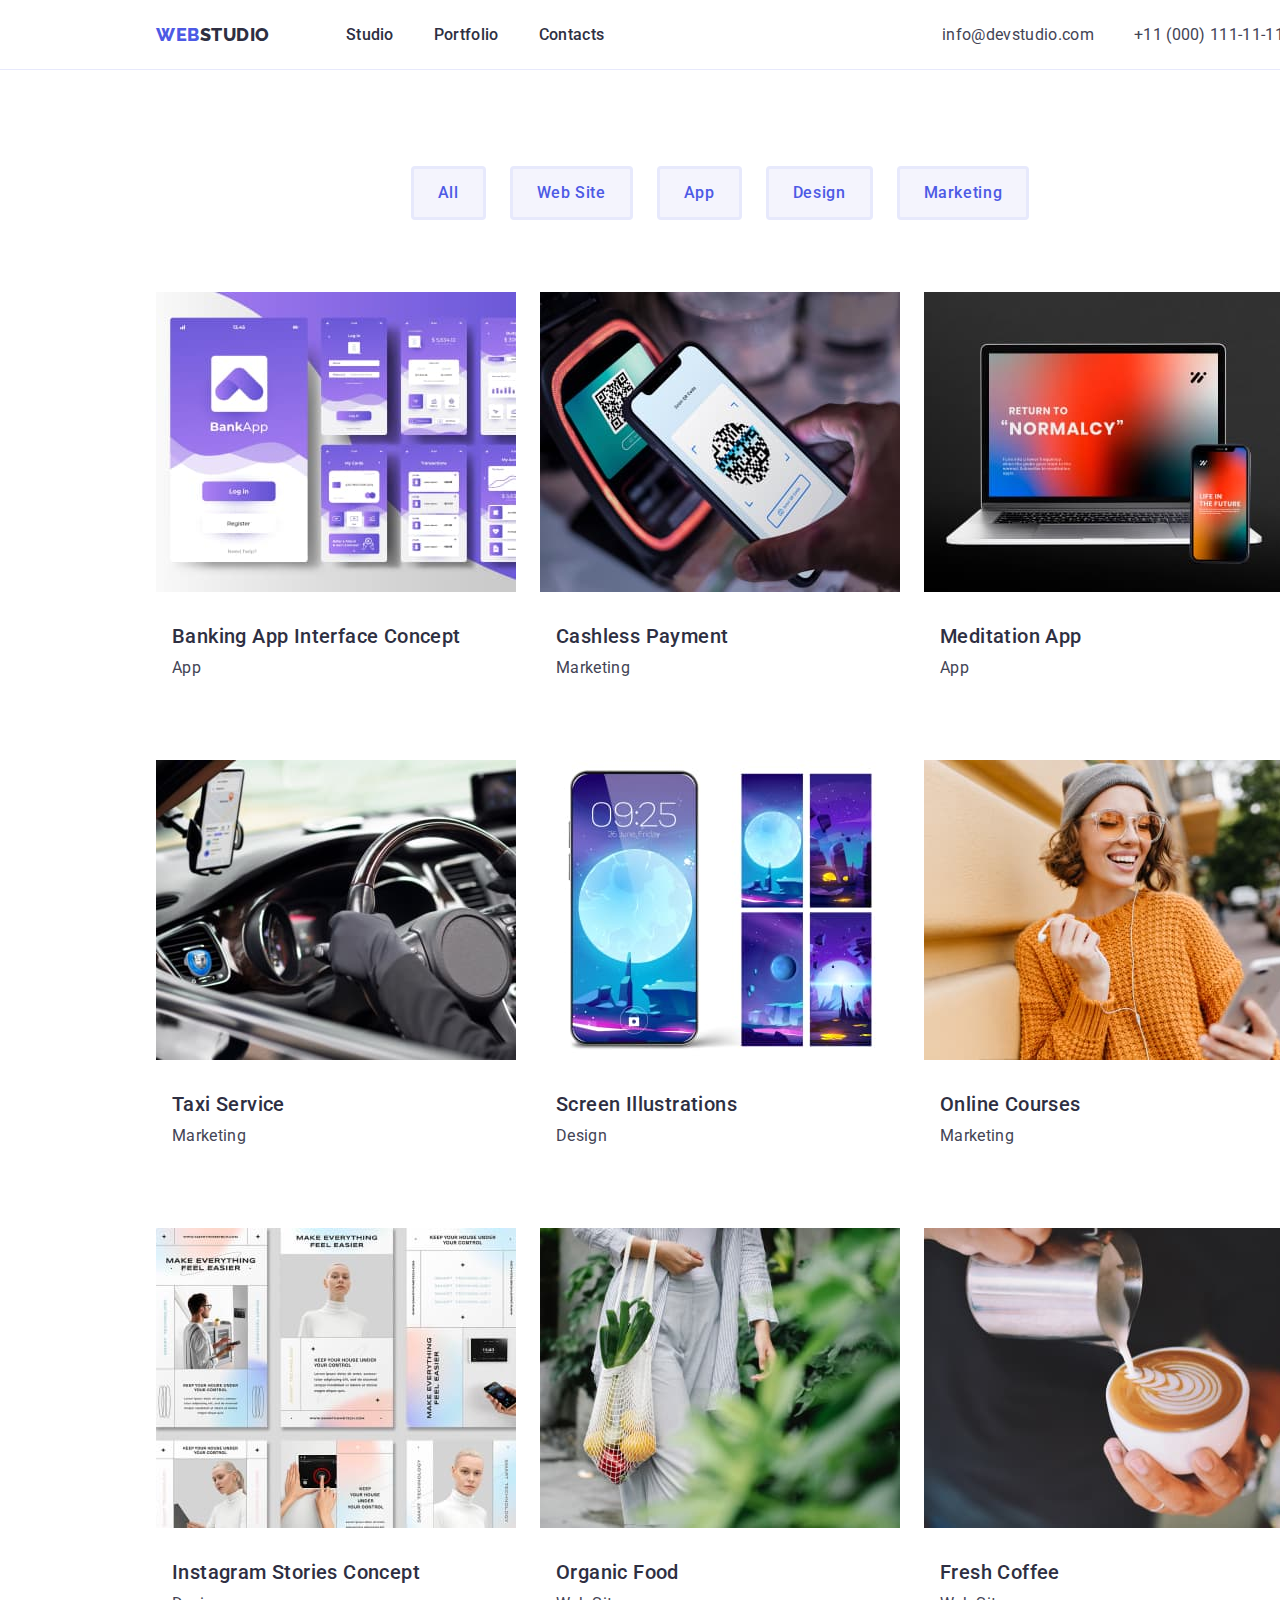
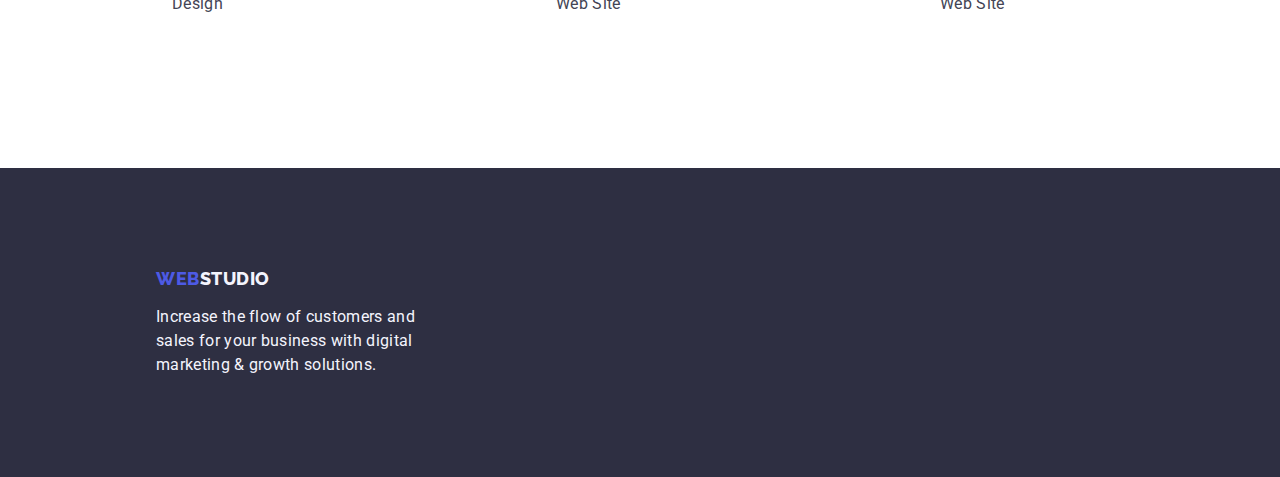
==== portfolio.html @ e11a63a6 "all section" ====
<!DOCTYPE html>
<html lang="en">
  <head>
    <meta charset="UTF-8" />
    <meta http-equiv="X-UA-Compatible" content="IE=edge" />
    <meta name="viewport" content="width=device-width, initial-scale=1.0" />
    <title>Document</title>
    <!-- modern-normolize -->
    <link
      rel="stylesheet"
      href="https://cdnjs.cloudflare.com/ajax/libs/modern-normalize/1.1.0/modern-normalize.min.css"
    />

    <link rel="preconnect" href="https://fonts.googleapis.com" />
    <link rel="preconnect" href="https://fonts.gstatic.com" crossorigin />
    <link
      href="https://fonts.googleapis.com/css2?family=Raleway:wght@800&family=Roboto:wght@400;500;700;900&display=swap"
      rel="stylesheet"
    />

    <link rel="stylesheet" href="./css/style.css" />
  </head>
  <body class="wrapper">
    <header class="header-box">
      <div class="container transform">
        <nav class="transform">
          <!-- logo -->
          <a href="./index.html" class="logo link link-header"
            >Web<span class="logo-header">Studio</span></a
          >

          <ul class="list transform">
            <li class="menu-link">
              <a href="./index.html" class="menu-item link">Studio</a>
            </li>
            <li class="menu-link">
              <a href="./portfolio.html" class="menu-item link">Portfolio</a>
            </li>
            <li class="menu-link">
              <a href="" class="menu-item link">Contacts</a>
            </li>
          </ul>
        </nav>
        <address class="adress">
          <ul class="list transform">
            <li class="adress-link">
              <a href="mailto:info@devstudio.com" class="adress-item link"
                >info@devstudio.com</a
              >
            </li>
            <li class="adress-link">
              <a href="tel:+110001111111" class="adress-item link"
                >+11 (000) 111-11-11</a
              >
            </li>
          </ul>
        </address>
      </div>
    </header>

    <main>
      <section class="section">
        <h1 hidden>our working</h1>
        <div class="container">
          <!-- filter -->
          <div class="filter-box">
            <ul class="list">
              <li class="filter-item">
                <button type="button" class="button filter-button">All</button>
              </li>
              <li class="filter-item">
                <button type="button" class="button filter-button">
                  Web Site
                </button>
              </li>
              <li class="filter-item">
                <button type="button" class="button filter-button">App</button>
              </li>
              <li class="filter-item">
                <button type="button" class="button filter-button">
                  Design
                </button>
              </li>
              <li class="filter-item">
                <button type="button" class="button filter-button">
                  Marketing
                </button>
              </li>
            </ul>
          </div>
          <!-- application -->
          <ul class="list transform">
            <li class="app-cards">
              <a href="" class="link"
                ><div class="card-box">
                  <img
                    src="./images/portfolio/banking-app.jpg"
                    alt="banking app"
                    width="360"
                    height="300"
                  />
                  <div class="card-content">
                    <h2 class="name-working">Banking App Interface Concept</h2>
                    <p class="category-working">App</p>
                  </div>
                </div></a
              >
            </li>
            <li class="app-cards">
              <a href="" class="link"
                ><div class="card-box">
                  <img
                    src="./images/portfolio/cashlessi-payment.jpg"
                    alt="cashlessi payment"
                    width="360"
                    height="300"
                  />
                  <div class="card-content">
                    <h2 class="name-working">Cashless Payment</h2>
                    <p class="category-working">Marketing</p>
                  </div>
                </div></a
              >
            </li>
            <li class="app-cards">
              <a href="" class="link"
                ><div class="card-box">
                  <img
                    src="./images/portfolio/meditation-app.jpg"
                    alt="meditation app"
                    width="360"
                    height="300"
                  />
                  <div class="card-content">
                    <h2 class="name-working">Meditation App</h2>
                    <p class="category-working">App</p>
                  </div>
                </div></a
              >
            </li>
            <li class="app-cards">
              <a href="" class="link"
                ><div class="card-box">
                  <img
                    src="./images/portfolio/taxi-service.jpg"
                    alt="taxi service"
                    width="360"
                    height="300"
                  />
                  <div class="card-content">
                    <h2 class="name-working">Taxi Service</h2>
                    <p class="category-working">Marketing</p>
                  </div>
                </div></a
              >
            </li>
            <li class="app-cards">
              <a href="" class="link"
                ><div class="card-box">
                  <img
                    src="./images/portfolio/screen-illustrations.jpg"
                    alt="screen illustrations"
                    width="360"
                    height="300"
                  />
                  <div class="card-content">
                    <h2 class="name-working">Screen Illustrations</h2>
                    <p class="category-working">Design</p>
                  </div>
                </div></a
              >
            </li>
            <li class="app-cards">
              <a href="" class="link"
                ><div class="card-box">
                  <img
                    src="./images/portfolio/online-courses.jpg"
                    alt="online courses"
                    width="360"
                    height="300"
                  />
                  <div class="card-content">
                    <h2 class="name-working">Online Courses</h2>
                    <p class="category-working">Marketing</p>
                  </div>
                </div></a
              >
            </li>
            <li class="app-cards">
              <a href="" class="link"
                ><div class="card-box">
                  <img
                    src="./images/portfolio/instagram-stories-concept.jpg"
                    alt="instagram stories concept"
                    width="360"
                    height="300"
                  />
                  <div class="card-content">
                    <h2 class="name-working">Instagram Stories Concept</h2>
                    <p class="category-working">Design</p>
                  </div>
                </div></a
              >
            </li>
            <li class="app-cards">
              <a href="" class="link"
                ><div class="card-box">
                  <img
                    src="./images/portfolio/organic-food.jpg"
                    alt="organic food"
                    width="360"
                    height="300"
                  />
                  <div class="card-content">
                    <h2 class="name-working">Organic Food</h2>
                    <p class="category-working">Web Site</p>
                  </div>
                </div></a
              >
            </li>
            <li class="app-cards">
              <a href="" class="link"
                ><div class="card-box">
                  <img
                    src="./images/portfolio/fresh-coffee.jpg"
                    alt="fresh coffee"
                    width="360"
                    height="300"
                  />
                  <div class="card-content">
                    <h2 class="name-working">Fresh Coffee</h2>
                    <p class="category-working">Web Site</p>
                  </div>
                </div></a
              >
            </li>
          </ul>
        </div>
      </section>
    </main>
    <!-- footer -->
    <footer class="footer">
      <div class="footer-box container">
        <a href="./index.html" class="logo link link-footer"
          >Web<span class="logo-footer">Studio</span></a
        >
        <p class="footer-desc">
          Increase the flow of customers and sales for your business with
          digital marketing & growth solutions.
        </p>
      </div>
    </footer>
  </body>
</html>
---- css/style.css ----
/* ----------- basic properties ---------------- */
:root {
  /* fon color */
  --primary-background-colour: #ffffff;
  --secondary-background-colour: #2e2f42;
  --section-background-colour: #f4f4fd;

  /* text color */
  --secondery-text-colour: #2e2f42;
  --white-text-colour: #ffffff;
  --footer-text-colour: #f4f4fd;

  /* button color */
  --button-colour: #4d5ae5;
  --accent-colour: #404bbf;

  --border-color: #e7e9fc;
}

body {
  font-family: 'Roboto', sans-serif;
  background-color: var(--primary-background-colour);
  color: #434455;
}

*,

  /* outline: 2px solid coral; */


/* ----------- components --------- */
h1,
h2,
h3,
p {
  margin: 0;
}
.list {
  list-style: none;
  padding: 0;
  margin: 0;
}
img {
  display: block;
}
.section {
  padding: 120px 0;
}

.button {
  cursor: pointer;
  border-radius: 4px;
}

.work-title,
.team-title {
  font-weight: 700;
  font-size: 36px;
  line-height: 1.11;
  letter-spacing: 0.02em;
  text-transform: capitalize;
  text-align: center;

  color: var(--secondery-text-colour);

  margin-bottom: 72px;
}

.worker-name,
.name-working {
  font-weight: 500;
  font-size: 20px;
  line-height: 1.2;
  letter-spacing: 0.02em;

  color: var(--secondery-text-colour);
}

.work-item:not(:last-child),
.adv-list-item:not(:last-child),
.worker:not(:last-child),
.filter-item:not(:last-child) {
  margin-right: 24px;
}

.post,
.category-working {
  font-size: 16px;
  line-height: 1.5;
  letter-spacing: 0.02em;
}

.container {
  margin: 0 auto;
  max-width: 1158px;
  padding: 0 15px;
}

.wrapper {
  width: 1440px;
}

.transform {
  display: flex;
  flex-wrap: wrap;

  align-items: center;
}

/* ----------- header ------------ */

.logo {
  font-family: 'Raleway', sans-serif;
  font-weight: 800;
  font-size: 18px;
  line-height: 1.17;
  letter-spacing: 0.03em;
  text-transform: uppercase;

  color: var(--secondery-text-colour);

  color: var(--button-colour);
}

.link {
  text-decoration: none;
}
.link-header {
  padding: 24px 0;
}
.logo-header {
  color: var(--secondery-text-colour);
}

.menu-item {
  font-weight: 500;
  font-size: 16px;
  line-height: 1.5;

  letter-spacing: 0.02em;
  color: var(--secondery-text-colour);
}

.menu-item:hover,
.menu-item:focus {
  color: var(--accent-colour);
}
/* adress */
.adress {
  margin-left: auto;
}
.adress-link:nth-child(1) {
  margin-right: 40px;
}

.adress {
  font-style: normal;
}
.adress-item {
  font-weight: 400;
  font-size: 16px;
  line-height: 1.5;
  letter-spacing: 0.02em;

  color: inherit;
}

.adress-item:hover,
.adress-item:focus {
  color: var(--accent-colour);
}

/* frame */
.header-box {
  border-bottom: solid 1px var(--border-color);
}
/* ---------- hero -------------- */

.hero {
  background-color: var(--secondary-background-colour);

  padding: 188px 0;
}
.hero-box {
  text-align: center;
}

.hero-title {
  font-weight: 700;
  font-size: 56px;
  line-height: 1.07;
  letter-spacing: 0.02em;

  color: var(--white-text-colour);

  max-width: 496px;
  margin: 0 auto;
}

.hero-button:hover,
.hero-button:focus {
  background-color: var(--accent-colour);
}
.hero-button {
  font-family: 'Roboto', sans-serif;
  font-weight: 500;
  font-size: 16px;
  line-height: 1.5;
  letter-spacing: 0.04em;

  color: var(--white-text-colour);
  background-color: var(--button-colour);

  display: block;
  margin: 0 auto;
  margin-top: 48px;
  padding: 16px 32px;

  min-width: 169px;
  height: 56px;

  border: none;
}
/* ---------- advantages-------- */
.adv-title {
  font-weight: 500;
  font-size: 20px;
  line-height: 1.2;
  letter-spacing: 0.02em;

  color: var(--secondery-text-colour);

  margin-bottom: 8px;
}
.adv-description {
  font-size: 16px;
  line-height: 1.5;
  letter-spacing: 0.02em;
}

.adv > .list {
  display: flex;
}

.adv-list-item {
  flex-basis: calc((100% - 3 * 24px));
}

/* ----------- work -------------- */
.work {
  margin-top: -120px;
}
/* ---------- our team ----------- */
.team {
  background-color: var(--section-background-colour);
}
.list-worker {
  display: flex;
}

.worker-box {
  text-align: center;
  padding: 32px 16px;
}
.worker {
  background-color: var(--primary-background-colour);

  border-radius: 0 0 4px 4px;
}

.worker-name {
  margin-bottom: 8px;
}

/* --------- footer --------- */
.footer {
  background-color: var(--secondary-background-colour);
}
.footer-box {
  padding: 100px 0;
  padding-left: 15px;
}
.logo-footer {
  color: var(--footer-text-colour);
}
.footer-box > .logo {
  display: block;
  margin-bottom: 16px;
}
.footer-desc {
  font-size: 16px;
  line-height: 1.5;
  letter-spacing: 0.02em;

  color: var(--footer-text-colour);
  max-width: 264px;
}
.header-box .logo {
  margin-right: 76px;
}
.menu-link:not(:last-child) {
  margin-right: 40px;
}
.link-footer {
  display: inline-block;
}

/* =========== PORTFOLIO ============= */

/* ---------- filter -------------- */
.filter-button {
  font-family: 'Roboto', sans-serif;
  font-style: normal;
  font-weight: 500;
  font-size: 16px;
  line-height: 1.5;
  letter-spacing: 0.04em;

  color: var(--button-colour);
  background-color: var(--section-background-colour);

  border: solid var(--border-color);
}
.filter-button:hover,
.filter-button:focus {
  color: var(--white-text-colour);
  background-color: var(--accent-colour);
}
.filter-button {
  padding: 12px 24px;
}
.filter-box {
  display: flex;
  padding: 96px 0 72px 0;
  margin-top: -120px;

  justify-content: center;
}
.filter-box > .list {
  display: flex;
}

/* ----------- application ------------ */

.category-working {
  color: #434455;
}

.card-box {
  flex-basis: calc(100% / 3);
}
.app-cards:not(:nth-child(3n)) {
  margin-right: 24px;
}
.app-cards:not(:nth-last-child(-n + 3)) {
  margin-bottom: 48px;
}
.app-cards {
  width: 360px;
}
.card-content {
  padding-top: 32px;
  padding-bottom: 32px;
  padding-left: 16px;
  padding: 0 -1px;
}
.name-working {
  margin-bottom: 8px;
}
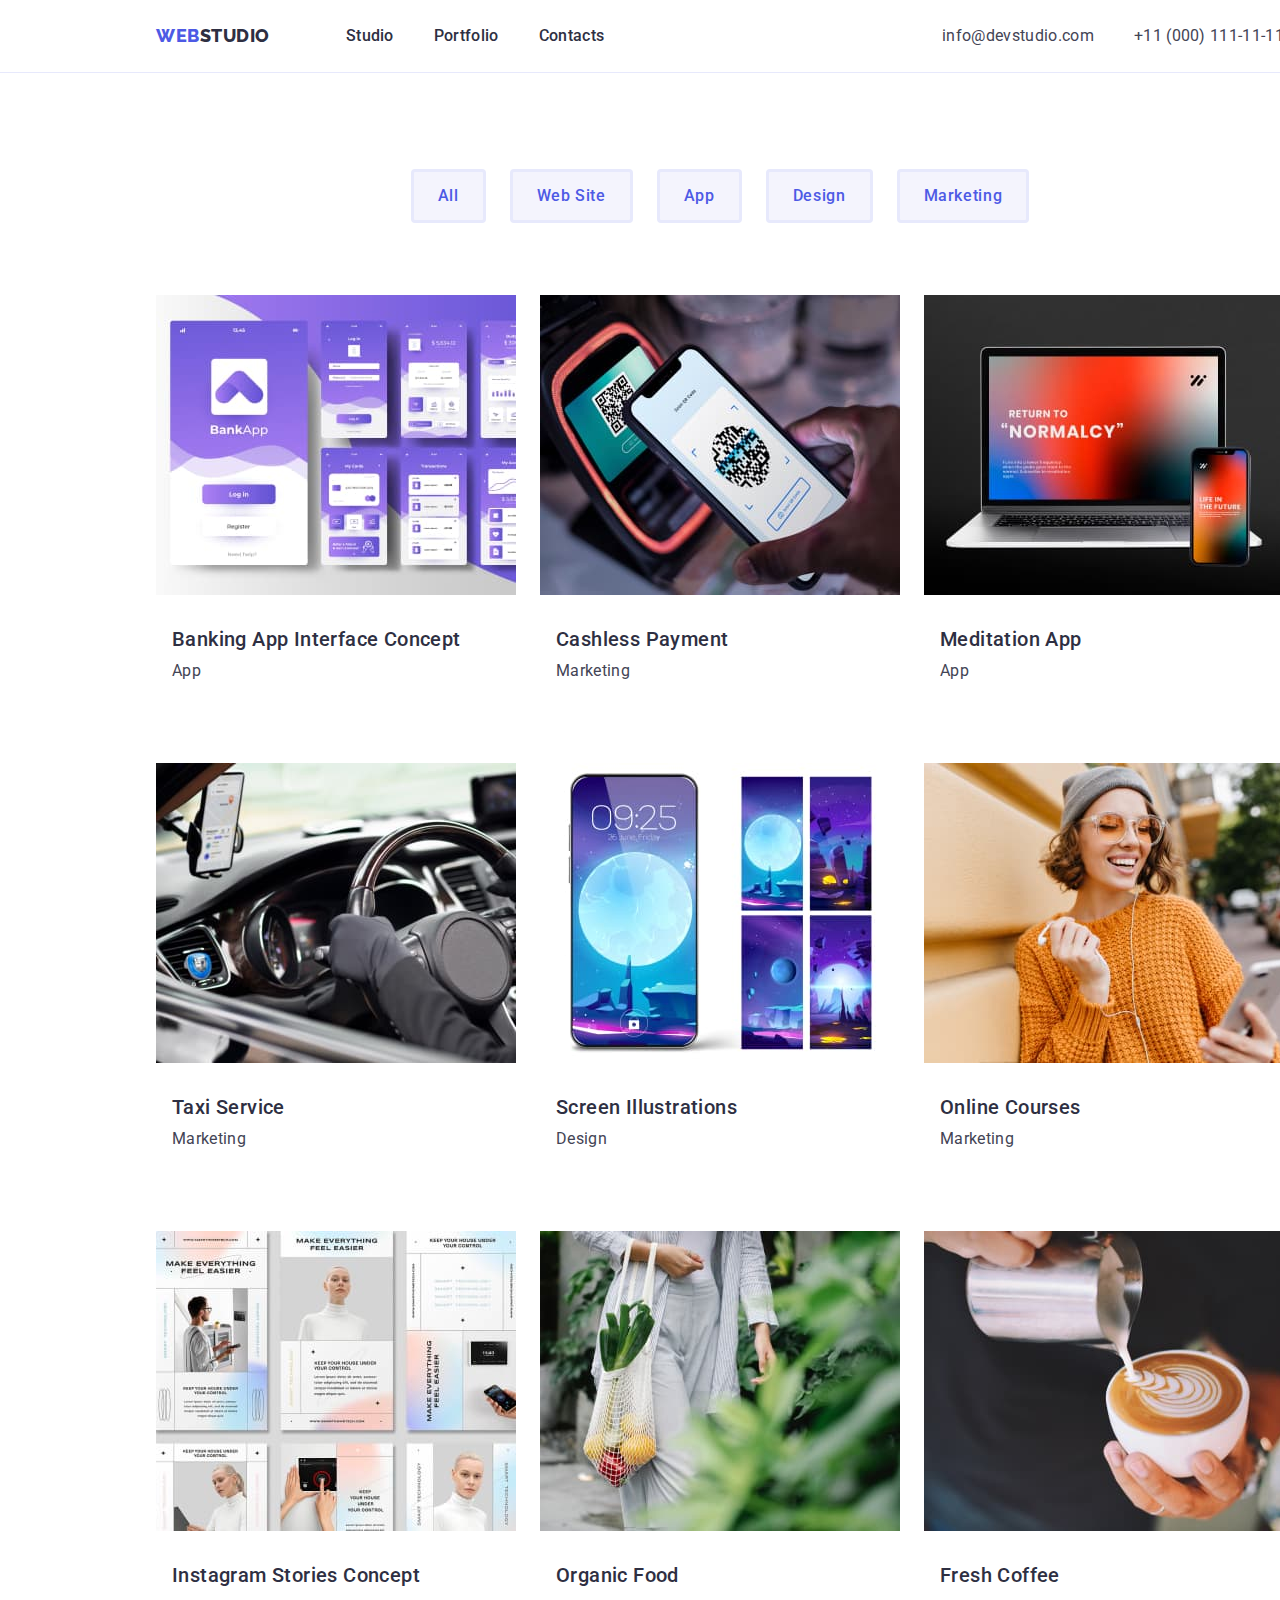
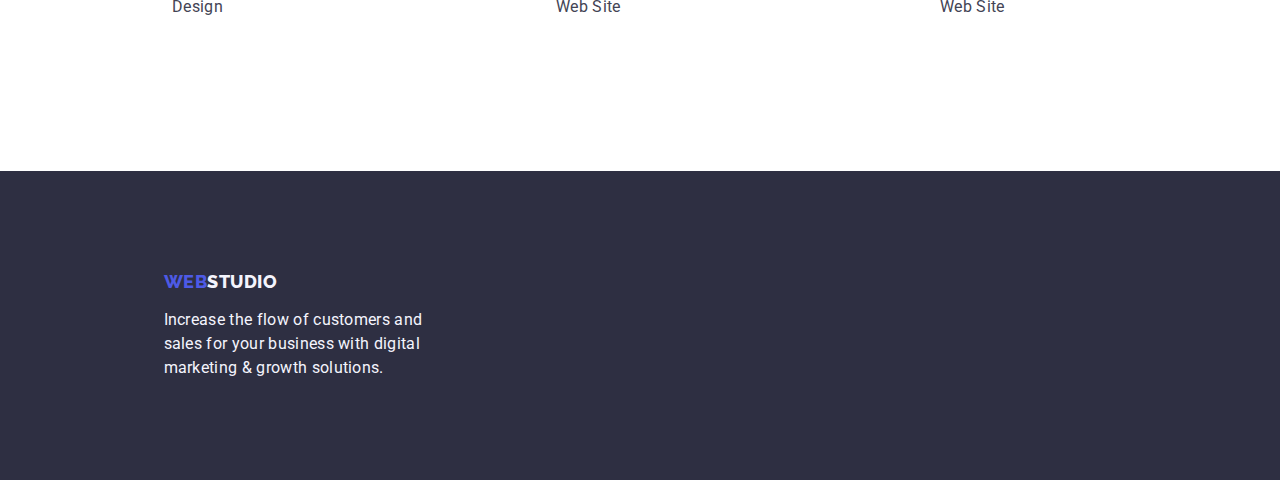
==== commit 1a31fee7: "revision index header footer" ====
--- a/portfolio.html
+++ b/portfolio.html
@@ -25,7 +25,7 @@
       <div class="container transform">
         <nav class="transform">
           <!-- logo -->
-          <a href="./index.html" class="logo link link-header"
+          <a href="./index.html" class="logo link"
             >Web<span class="logo-header">Studio</span></a
           >
 
@@ -59,7 +59,7 @@
     </header>
 
     <main>
-      <section class="section">
+      <section class="section-app">
         <h1 hidden>our working</h1>
         <div class="container">
           <!-- filter -->
@@ -241,7 +241,7 @@
     <!-- footer -->
     <footer class="footer">
       <div class="footer-box container">
-        <a href="./index.html" class="logo link link-footer"
+        <a href="./index.html" class="logo link"
           >Web<span class="logo-footer">Studio</span></a
         >
         <p class="footer-desc">
--- a/css/style.css
+++ b/css/style.css
@@ -125,9 +125,7 @@
 .link {
   text-decoration: none;
 }
-.link-header {
-  padding: 24px 0;
-}
+
 .logo-header {
   color: var(--secondery-text-colour);
 }
@@ -172,6 +170,7 @@
 
 /* frame */
 .header-box {
+  padding: 24px 0;
   border-bottom: solid 1px var(--border-color);
 }
 /* ---------- hero -------------- */
@@ -247,8 +246,8 @@
 }
 
 /* ----------- work -------------- */
-.work {
-  margin-top: -120px;
+.work-section {
+  padding: 0 0 120px 0;
 }
 /* ---------- our team ----------- */
 .team {
@@ -275,16 +274,15 @@
 /* --------- footer --------- */
 .footer {
   background-color: var(--secondary-background-colour);
-}
-.footer-box {
   padding: 100px 0;
   padding-left: 15px;
 }
+
 .logo-footer {
   color: var(--footer-text-colour);
 }
 .footer-box > .logo {
-  display: block;
+  display: inline-block;
   margin-bottom: 16px;
 }
 .footer-desc {
@@ -301,11 +299,12 @@
 .menu-link:not(:last-child) {
   margin-right: 40px;
 }
-.link-footer {
-  display: inline-block;
-}
 
 /* =========== PORTFOLIO ============= */
+.section-app {
+  padding-bottom: 120px;
+  padding-top: 96px;
+}
 
 /* ---------- filter -------------- */
 .filter-button {
@@ -331,10 +330,8 @@
 }
 .filter-box {
   display: flex;
-  padding: 96px 0 72px 0;
-  margin-top: -120px;
-
   justify-content: center;
+  margin-bottom: 72px;
 }
 .filter-box > .list {
   display: flex;
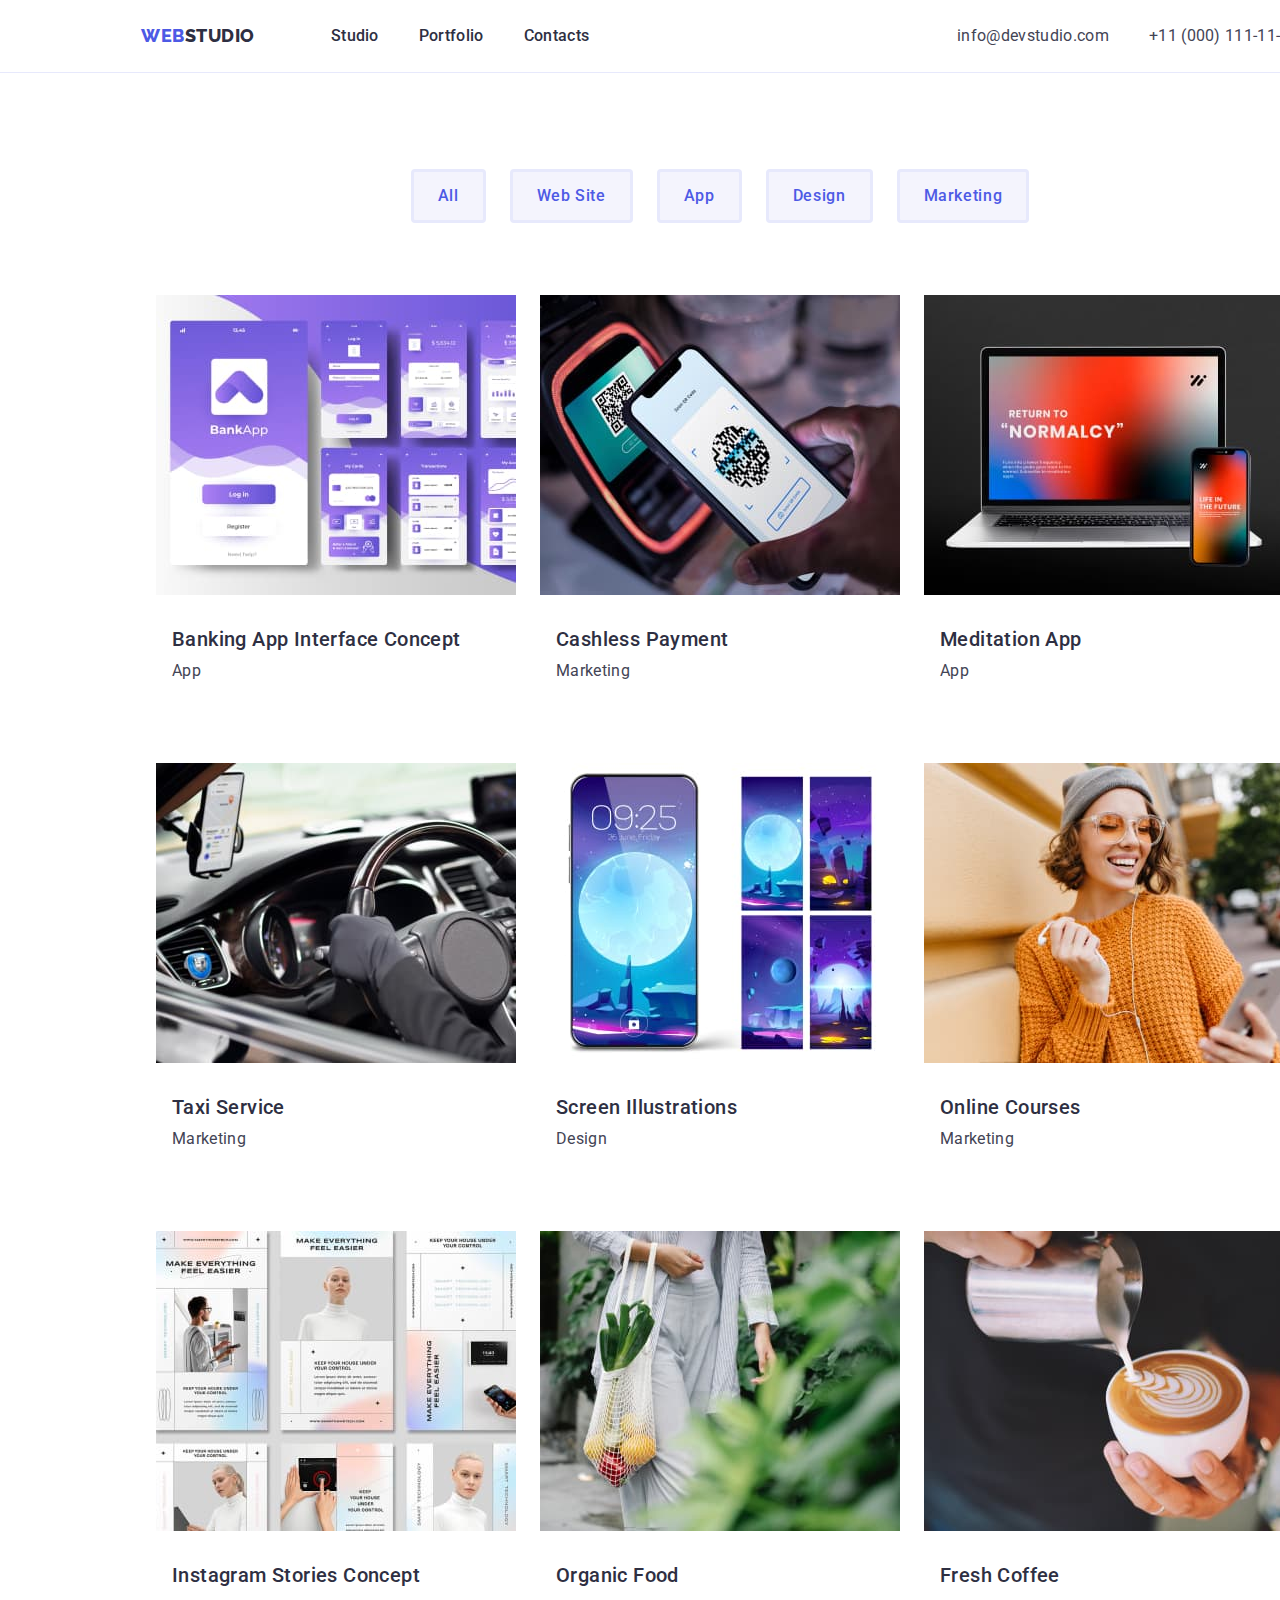
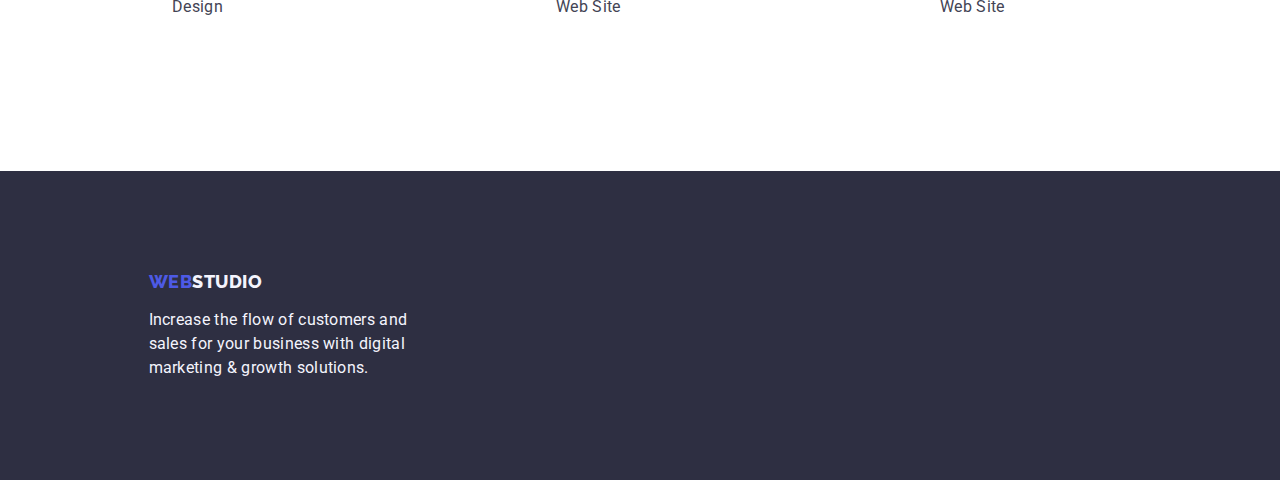
==== commit 20534aaf: "header footer" ====
--- a/portfolio.html
+++ b/portfolio.html
@@ -21,8 +21,8 @@
     <link rel="stylesheet" href="./css/style.css" />
   </head>
   <body class="wrapper">
-    <header class="header-box">
-      <div class="container transform">
+    <header class="header">
+      <div class="container transform header-box">
         <nav class="transform">
           <!-- logo -->
           <a href="./index.html" class="logo link"
@@ -61,8 +61,8 @@
     <main>
       <section class="section-app">
         <h1 hidden>our working</h1>
+        <!-- filter -->
         <div class="container">
-          <!-- filter -->
           <div class="filter-box">
             <ul class="list">
               <li class="filter-item">
--- a/css/style.css
+++ b/css/style.css
@@ -108,6 +108,16 @@
 }
 
 /* ----------- header ------------ */
+.header-box {
+  padding: 24px 0;
+}
+
+.header .logo {
+  margin-right: 76px;
+}
+.menu-link:not(:last-child) {
+  margin-right: 40px;
+}
 
 .logo {
   font-family: 'Raleway', sans-serif;
@@ -169,8 +179,7 @@
 }
 
 /* frame */
-.header-box {
-  padding: 24px 0;
+.header {
   border-bottom: solid 1px var(--border-color);
 }
 /* ---------- hero -------------- */
@@ -274,7 +283,7 @@
 /* --------- footer --------- */
 .footer {
   background-color: var(--secondary-background-colour);
-  padding: 100px 0;
+
   padding-left: 15px;
 }
 
@@ -285,6 +294,10 @@
   display: inline-block;
   margin-bottom: 16px;
 }
+
+.footer-box {
+  padding: 100px 0;
+}
 .footer-desc {
   font-size: 16px;
   line-height: 1.5;
@@ -292,12 +305,6 @@
 
   color: var(--footer-text-colour);
   max-width: 264px;
-}
-.header-box .logo {
-  margin-right: 76px;
-}
-.menu-link:not(:last-child) {
-  margin-right: 40px;
 }
 
 /* =========== PORTFOLIO ============= */
@@ -328,13 +335,11 @@
 .filter-button {
   padding: 12px 24px;
 }
-.filter-box {
+
+.filter-box > .list {
   display: flex;
   justify-content: center;
   margin-bottom: 72px;
-}
-.filter-box > .list {
-  display: flex;
 }
 
 /* ----------- application ------------ */
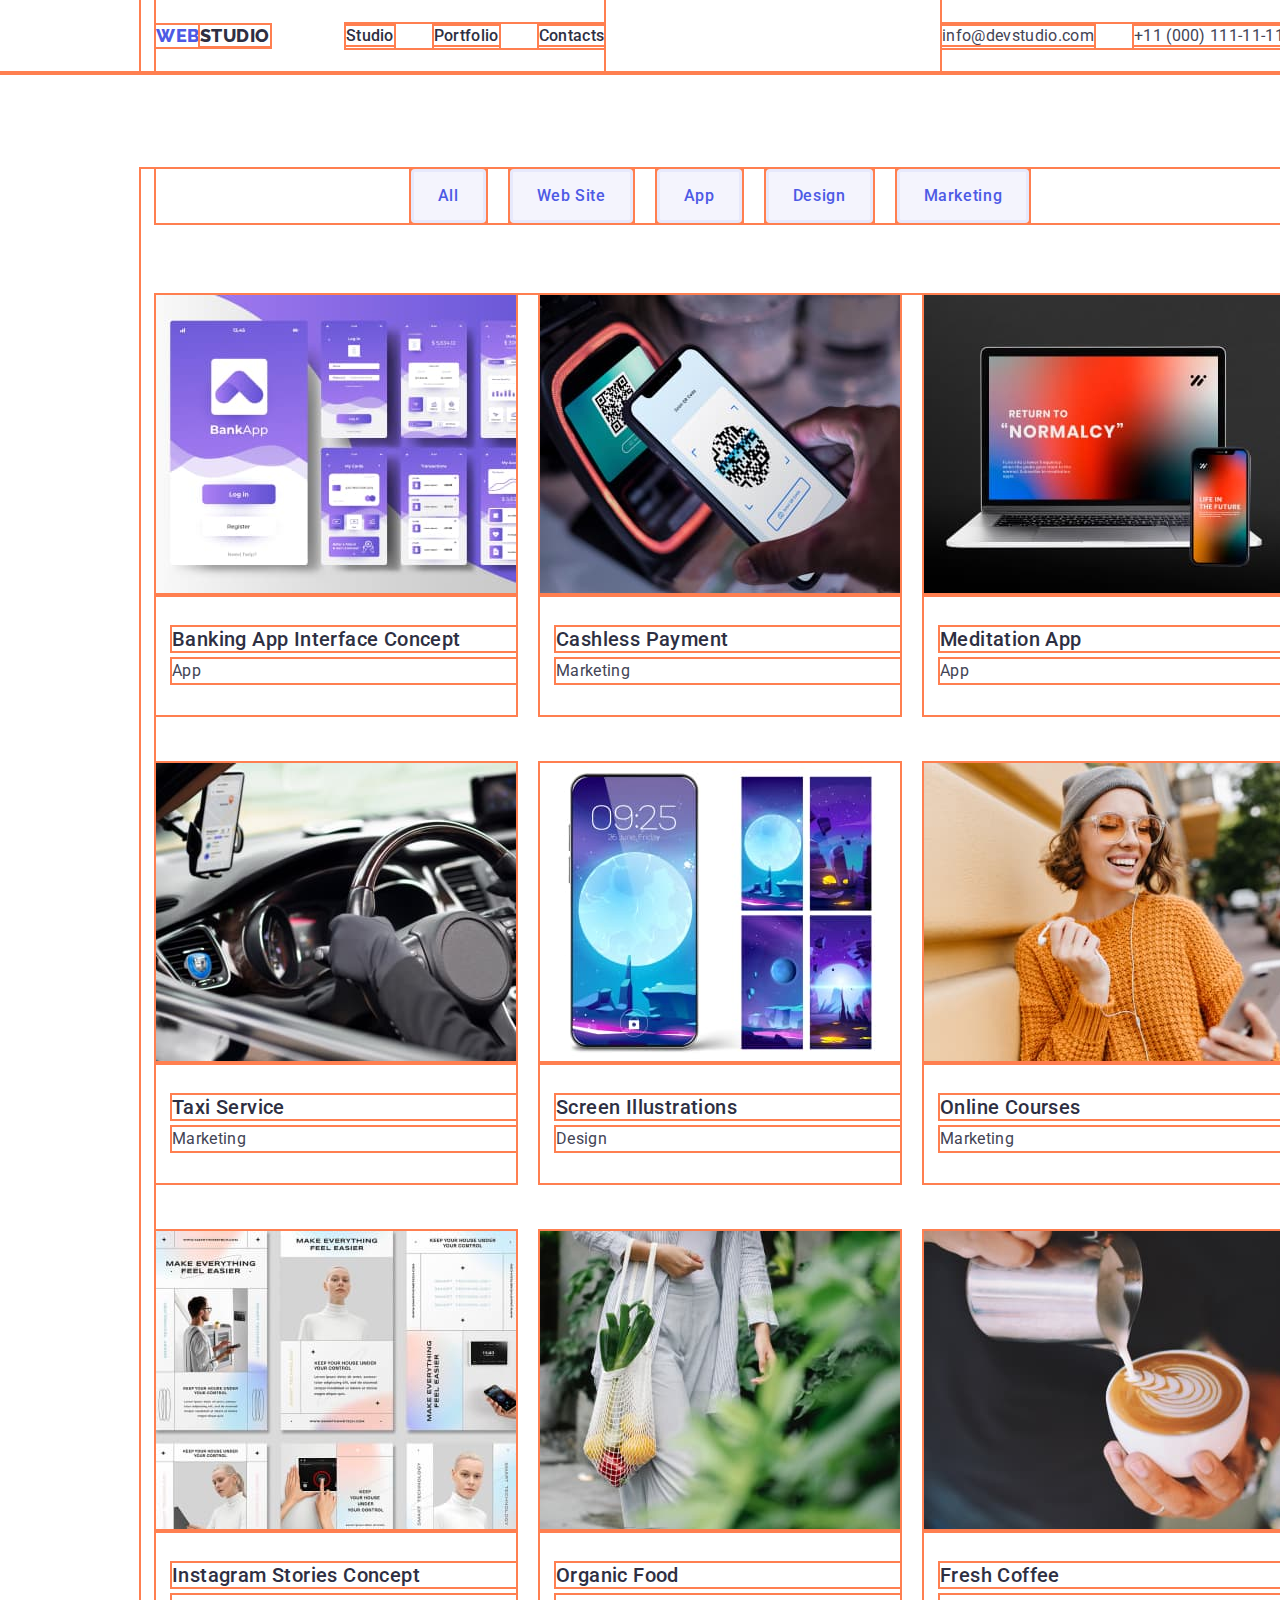
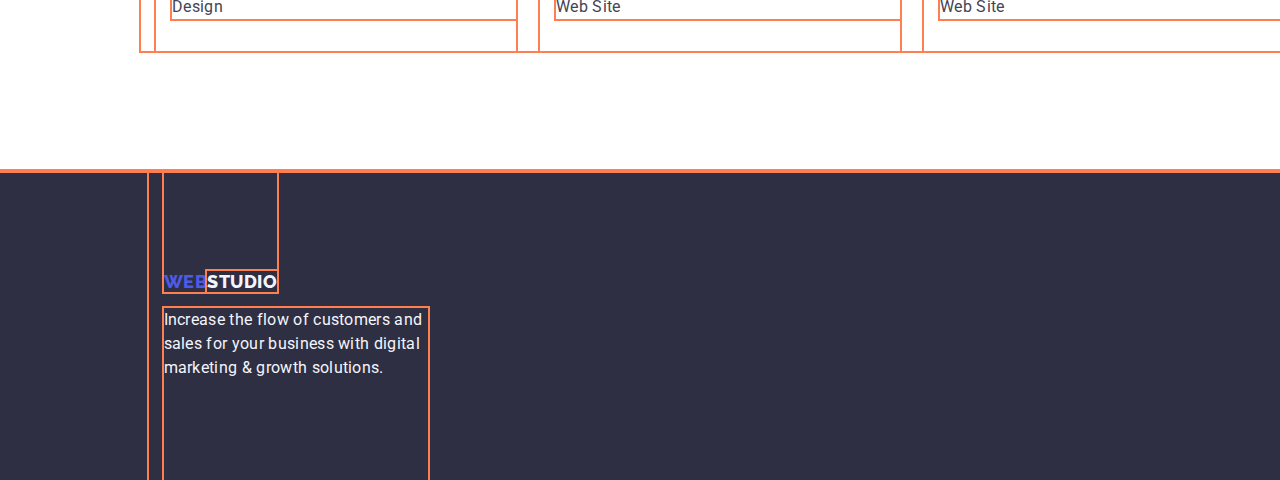
==== commit ef01af9a: "header footer" ====
--- a/portfolio.html
+++ b/portfolio.html
@@ -61,8 +61,8 @@
     <main>
       <section class="section-app">
         <h1 hidden>our working</h1>
-        <!-- filter -->
         <div class="container">
+          <!-- filter -->
           <div class="filter-box">
             <ul class="list">
               <li class="filter-item">
--- a/css/style.css
+++ b/css/style.css
@@ -23,10 +23,9 @@
   color: #434455;
 }
 
-*,
-
-  /* outline: 2px solid coral; */
-
+* {
+  outline: 2px solid coral;
+}
 
 /* ----------- components --------- */
 h1,
@@ -109,9 +108,12 @@
 
 /* ----------- header ------------ */
 .header-box {
+  padding: 0 15px;
+}
+nav.transform,
+.adress {
   padding: 24px 0;
 }
-
 .header .logo {
   margin-right: 76px;
 }
@@ -293,11 +295,9 @@
 .footer-box > .logo {
   display: inline-block;
   margin-bottom: 16px;
-}
-
-.footer-box {
-  padding: 100px 0;
-}
+  padding-top: 100px;
+}
+
 .footer-desc {
   font-size: 16px;
   line-height: 1.5;
@@ -305,6 +305,8 @@
 
   color: var(--footer-text-colour);
   max-width: 264px;
+
+  padding-bottom: 100px;
 }
 
 /* =========== PORTFOLIO ============= */
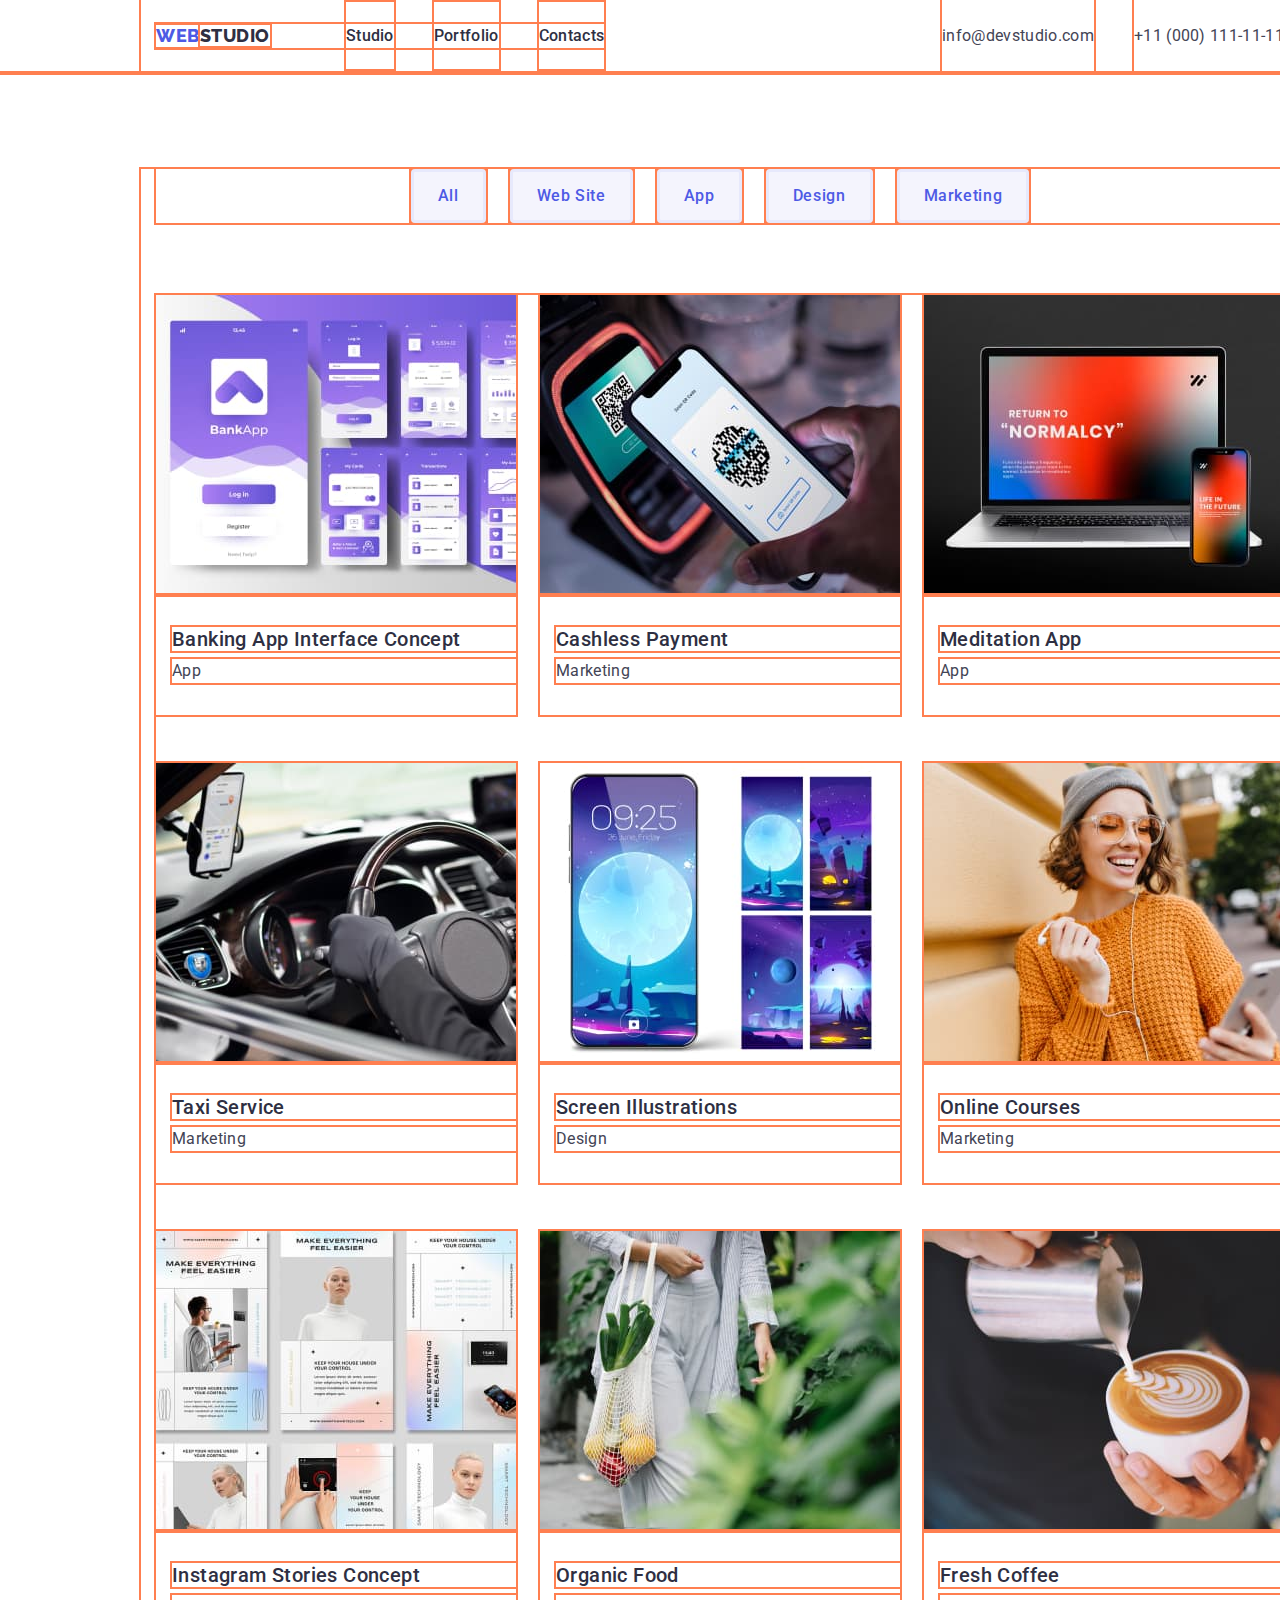
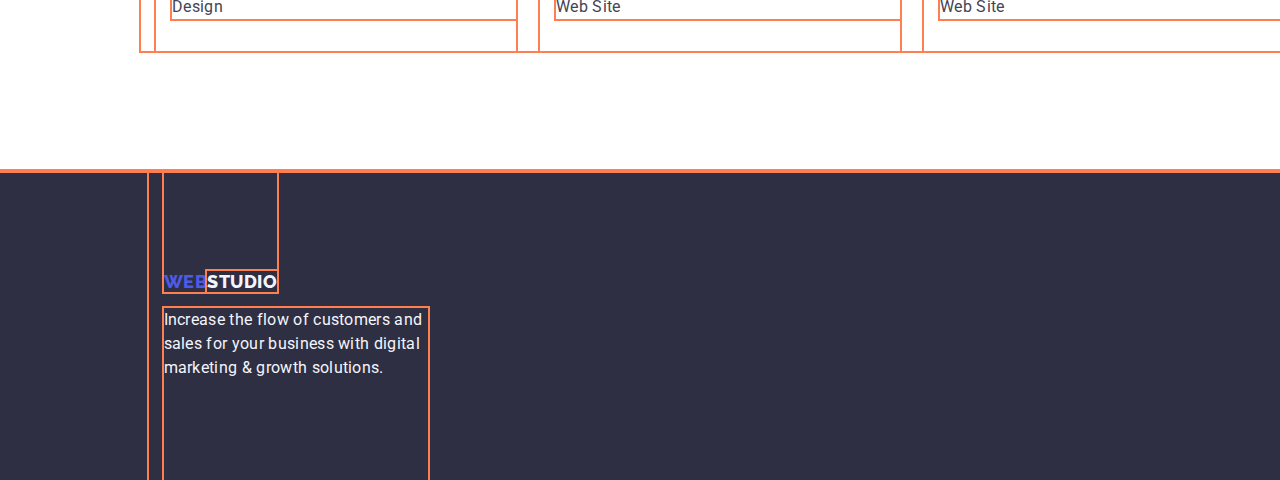
==== commit 3f58e2ae: "footer header" ====
--- a/portfolio.html
+++ b/portfolio.html
@@ -61,6 +61,7 @@
     <main>
       <section class="section-app">
         <h1 hidden>our working</h1>
+
         <div class="container">
           <!-- filter -->
           <div class="filter-box">
--- a/css/style.css
+++ b/css/style.css
@@ -110,8 +110,8 @@
 .header-box {
   padding: 0 15px;
 }
-nav.transform,
-.adress {
+.adress-item,
+.menu-item {
   padding: 24px 0;
 }
 .header .logo {
@@ -167,6 +167,7 @@
   font-style: normal;
 }
 .adress-item {
+  display: inline-block;
   font-weight: 400;
   font-size: 16px;
   line-height: 1.5;
@@ -288,14 +289,15 @@
 
   padding-left: 15px;
 }
-
+.footer .logo {
+  padding-top: 100px;
+}
 .logo-footer {
   color: var(--footer-text-colour);
 }
 .footer-box > .logo {
   display: inline-block;
   margin-bottom: 16px;
-  padding-top: 100px;
 }
 
 .footer-desc {
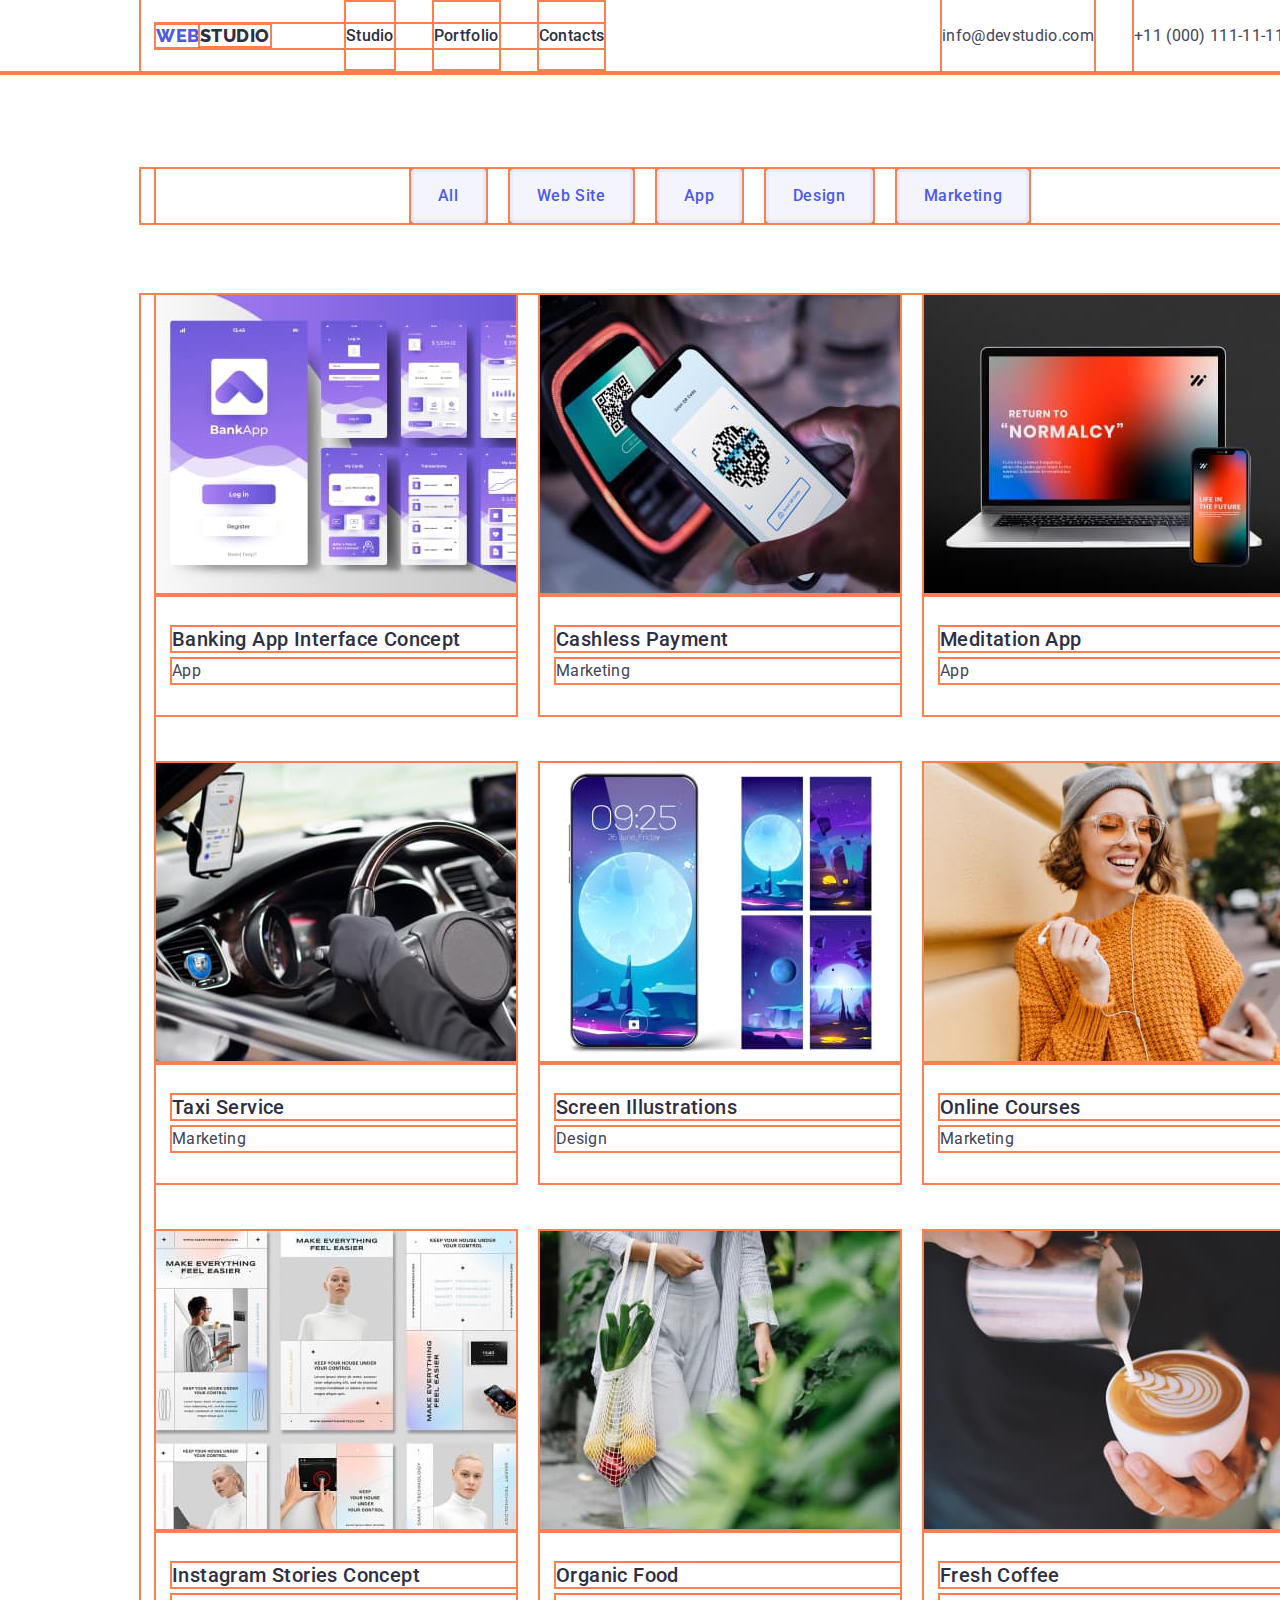
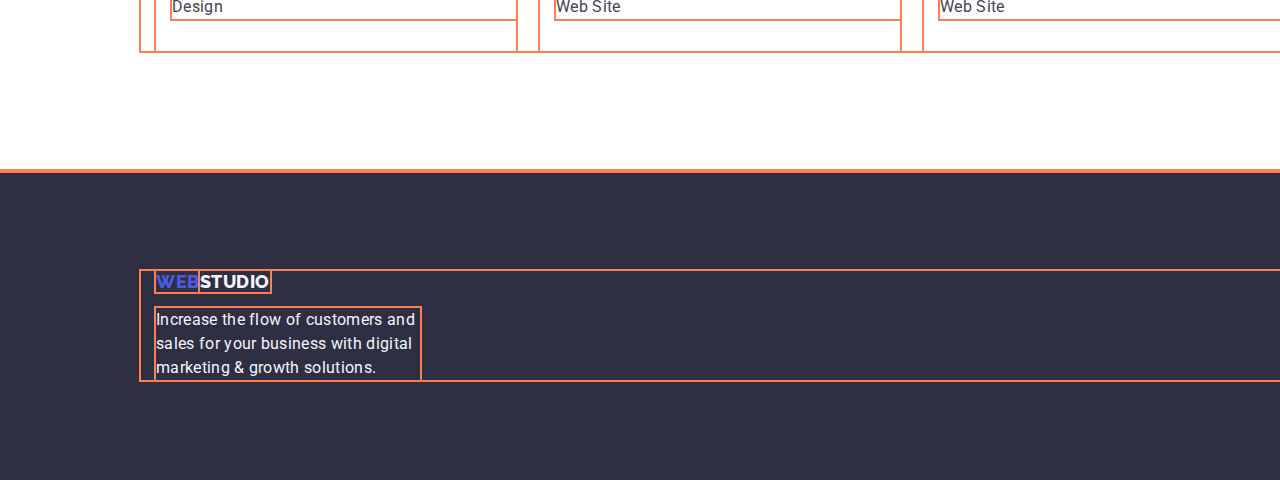
==== commit 307714aa: "revision portfolio" ====
--- a/portfolio.html
+++ b/portfolio.html
@@ -62,33 +62,31 @@
       <section class="section-app">
         <h1 hidden>our working</h1>
 
+        <!-- filter -->
+        <div class="filter-box container">
+          <ul class="list">
+            <li class="filter-item">
+              <button type="button" class="button filter-button">All</button>
+            </li>
+            <li class="filter-item">
+              <button type="button" class="button filter-button">
+                Web Site
+              </button>
+            </li>
+            <li class="filter-item">
+              <button type="button" class="button filter-button">App</button>
+            </li>
+            <li class="filter-item">
+              <button type="button" class="button filter-button">Design</button>
+            </li>
+            <li class="filter-item">
+              <button type="button" class="button filter-button">
+                Marketing
+              </button>
+            </li>
+          </ul>
+        </div>
         <div class="container">
-          <!-- filter -->
-          <div class="filter-box">
-            <ul class="list">
-              <li class="filter-item">
-                <button type="button" class="button filter-button">All</button>
-              </li>
-              <li class="filter-item">
-                <button type="button" class="button filter-button">
-                  Web Site
-                </button>
-              </li>
-              <li class="filter-item">
-                <button type="button" class="button filter-button">App</button>
-              </li>
-              <li class="filter-item">
-                <button type="button" class="button filter-button">
-                  Design
-                </button>
-              </li>
-              <li class="filter-item">
-                <button type="button" class="button filter-button">
-                  Marketing
-                </button>
-              </li>
-            </ul>
-          </div>
           <!-- application -->
           <ul class="list transform">
             <li class="app-cards">
--- a/css/style.css
+++ b/css/style.css
@@ -289,8 +289,8 @@
 
   padding-left: 15px;
 }
-.footer .logo {
-  padding-top: 100px;
+.footer {
+  padding: 100px 0;
 }
 .logo-footer {
   color: var(--footer-text-colour);
@@ -307,8 +307,6 @@
 
   color: var(--footer-text-colour);
   max-width: 264px;
-
-  padding-bottom: 100px;
 }
 
 /* =========== PORTFOLIO ============= */
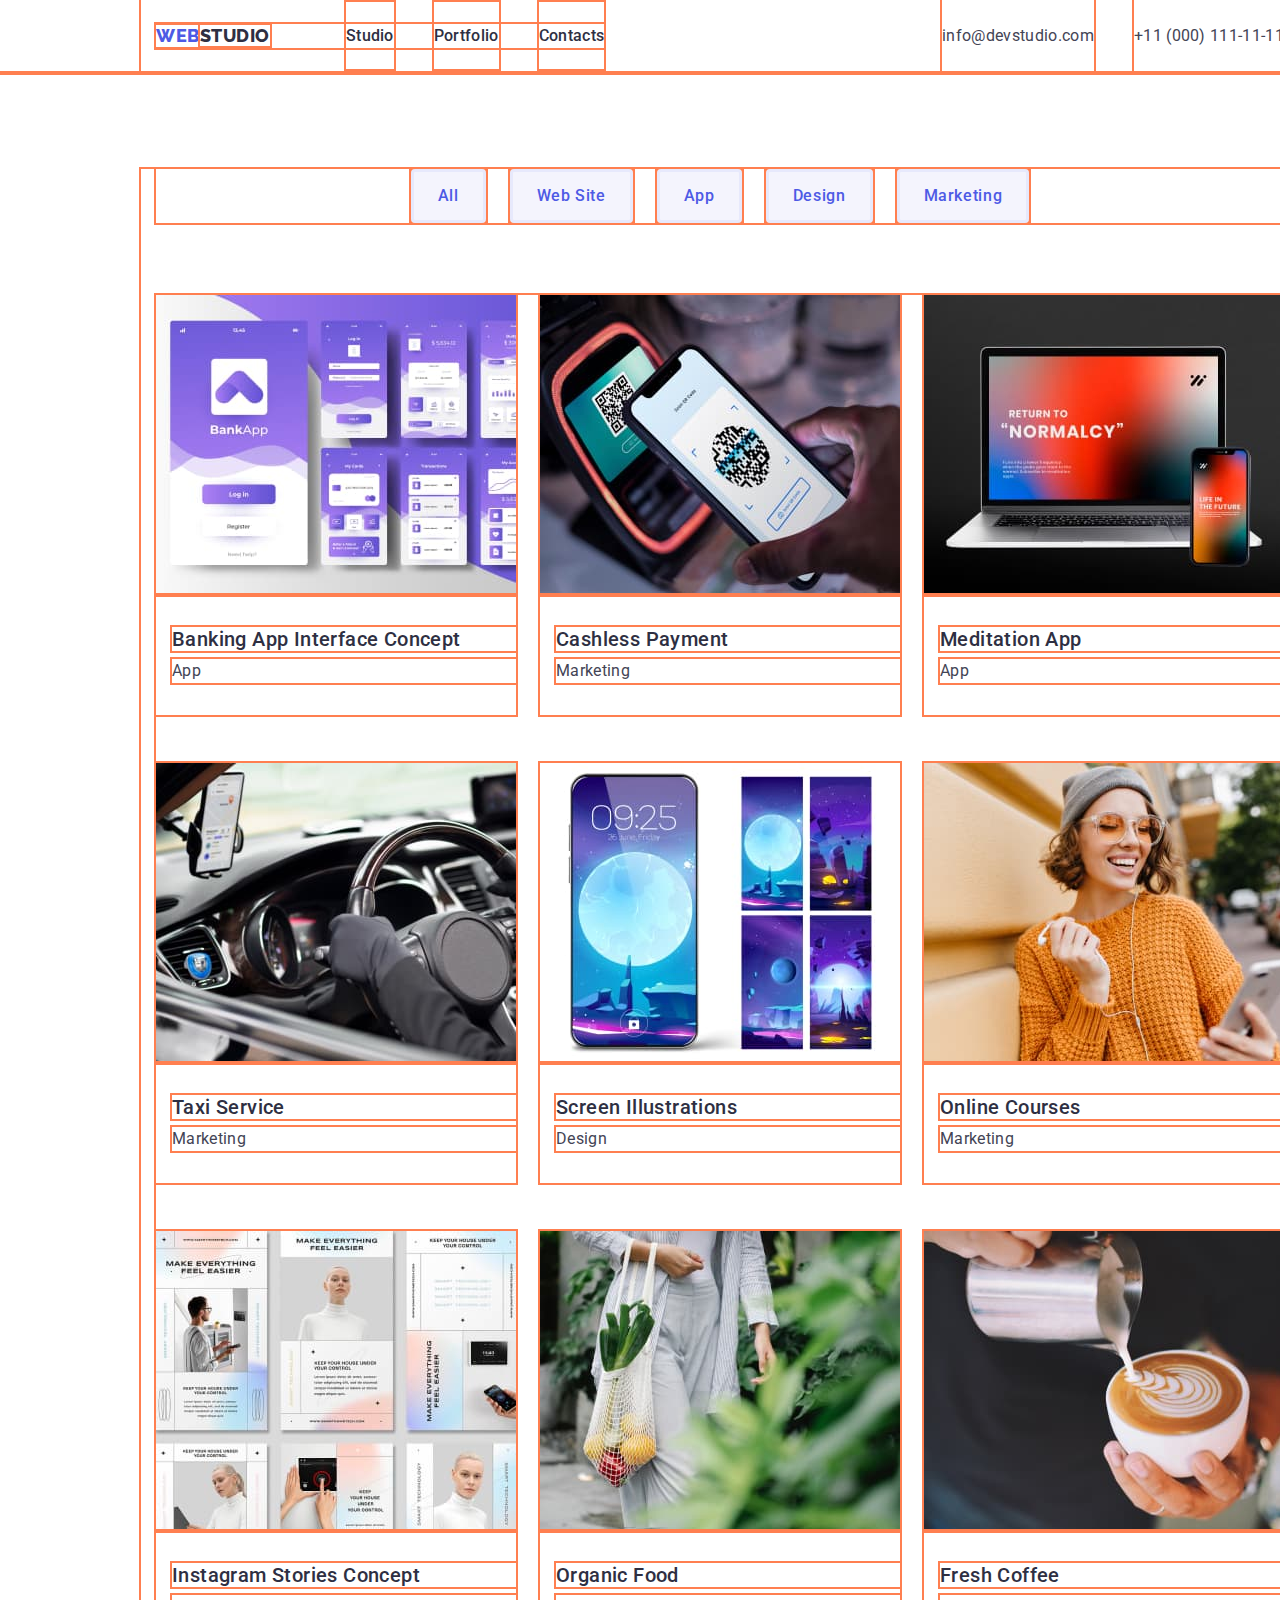
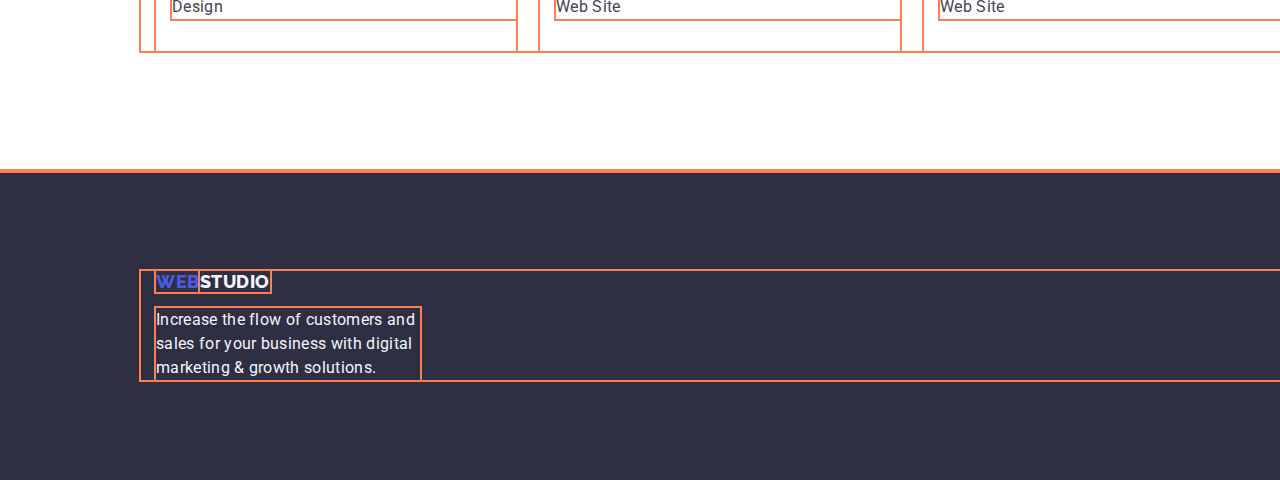
==== commit 2ab7bb06: "revision portfolio" ====
--- a/portfolio.html
+++ b/portfolio.html
@@ -60,11 +60,12 @@
 
     <main>
       <section class="section-app">
-        <h1 hidden>our working</h1>
-
-        <!-- filter -->
-        <div class="filter-box container">
-          <ul class="list">
+        <div class="container">
+          <h1 hidden>our working</h1>
+
+          <!-- filter -->
+
+          <ul class="list filter-list">
             <li class="filter-item">
               <button type="button" class="button filter-button">All</button>
             </li>
@@ -85,8 +86,7 @@
               </button>
             </li>
           </ul>
-        </div>
-        <div class="container">
+
           <!-- application -->
           <ul class="list transform">
             <li class="app-cards">
--- a/css/style.css
+++ b/css/style.css
@@ -338,7 +338,7 @@
   padding: 12px 24px;
 }
 
-.filter-box > .list {
+.filter-list {
   display: flex;
   justify-content: center;
   margin-bottom: 72px;
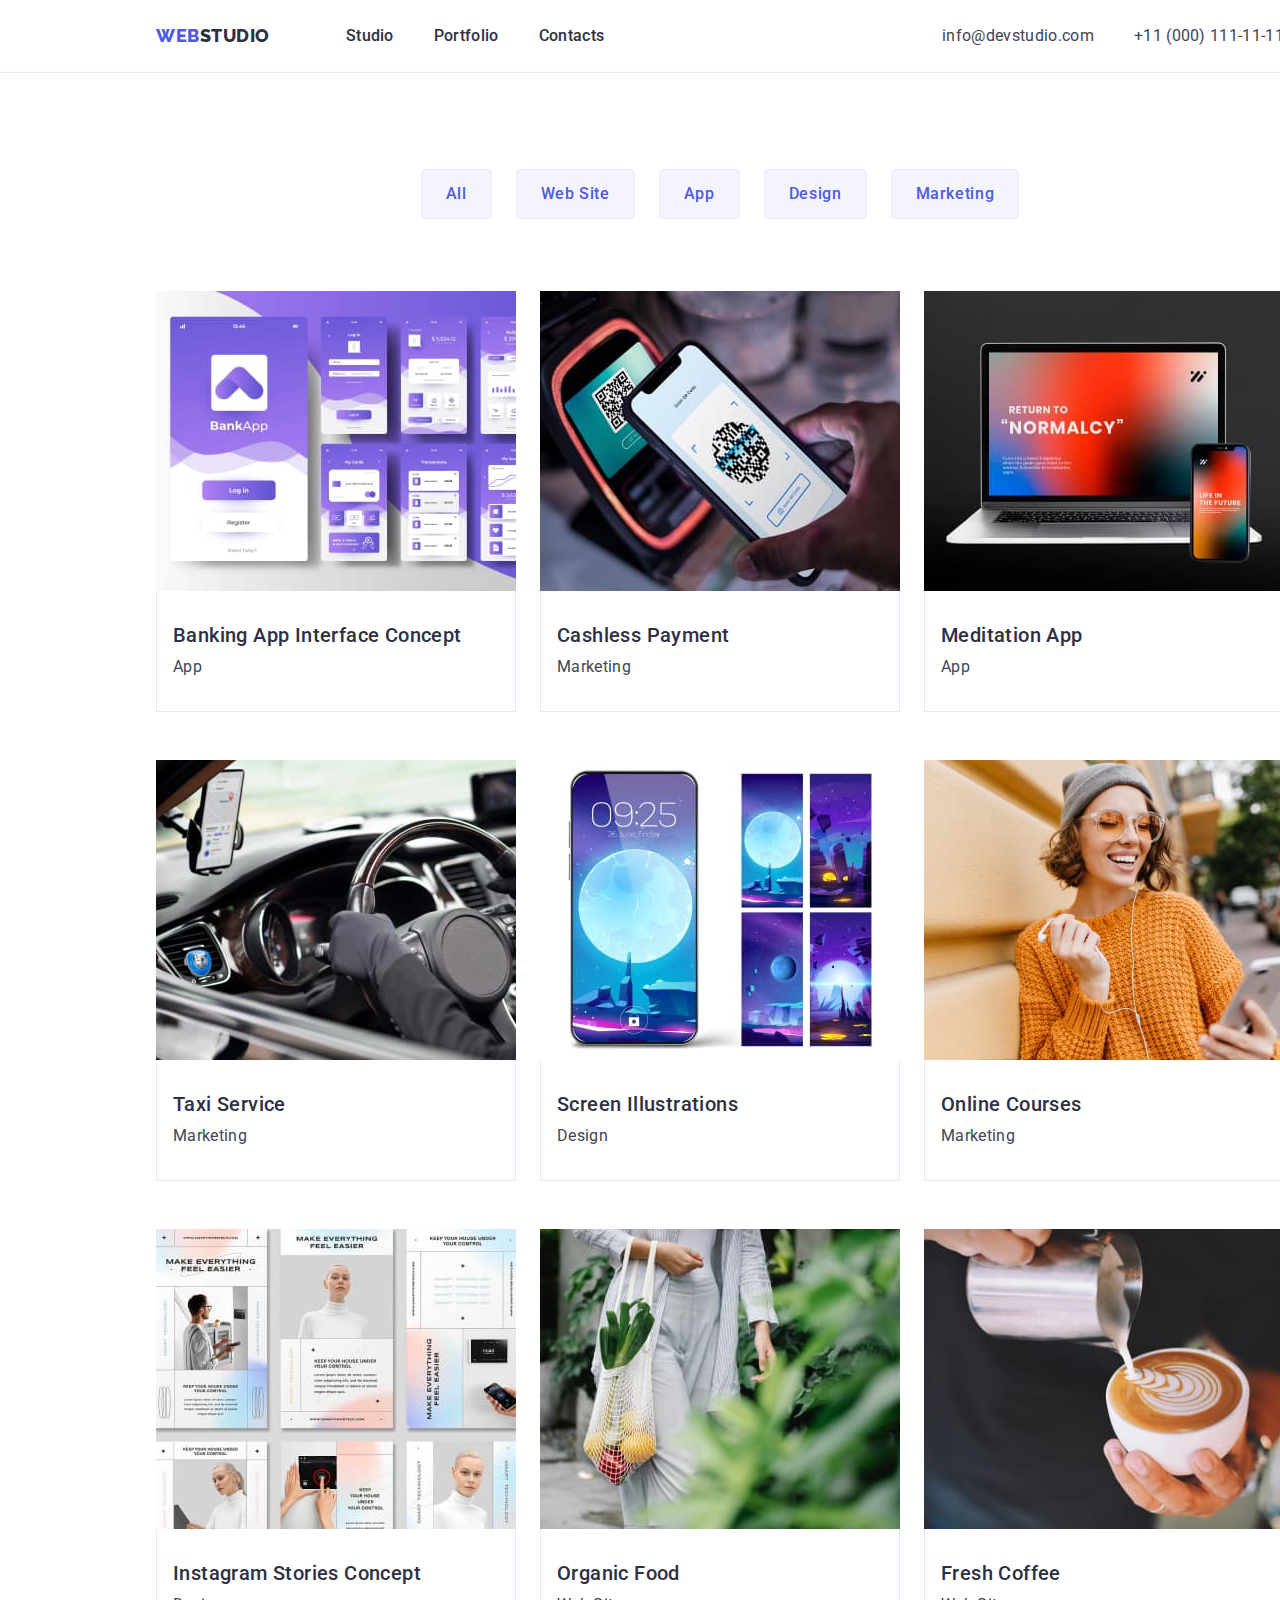
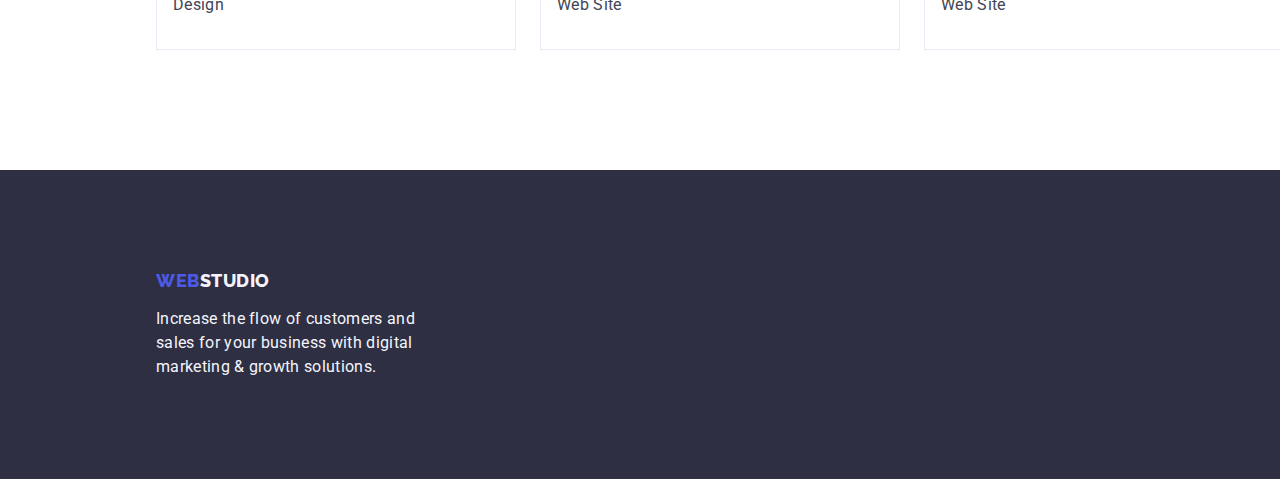
==== commit f3890ef0: "revision portfolio app" ====
--- a/portfolio.html
+++ b/portfolio.html
@@ -90,148 +90,130 @@
           <!-- application -->
           <ul class="list transform">
             <li class="app-cards">
-              <a href="" class="link"
-                ><div class="card-box">
-                  <img
-                    src="./images/portfolio/banking-app.jpg"
-                    alt="banking app"
-                    width="360"
-                    height="300"
-                  />
-                  <div class="card-content">
-                    <h2 class="name-working">Banking App Interface Concept</h2>
-                    <p class="category-working">App</p>
-                  </div>
-                </div></a
-              >
-            </li>
-            <li class="app-cards">
-              <a href="" class="link"
-                ><div class="card-box">
-                  <img
-                    src="./images/portfolio/cashlessi-payment.jpg"
-                    alt="cashlessi payment"
-                    width="360"
-                    height="300"
-                  />
-                  <div class="card-content">
-                    <h2 class="name-working">Cashless Payment</h2>
-                    <p class="category-working">Marketing</p>
-                  </div>
-                </div></a
-              >
-            </li>
-            <li class="app-cards">
-              <a href="" class="link"
-                ><div class="card-box">
-                  <img
-                    src="./images/portfolio/meditation-app.jpg"
-                    alt="meditation app"
-                    width="360"
-                    height="300"
-                  />
-                  <div class="card-content">
-                    <h2 class="name-working">Meditation App</h2>
-                    <p class="category-working">App</p>
-                  </div>
-                </div></a
-              >
-            </li>
-            <li class="app-cards">
-              <a href="" class="link"
-                ><div class="card-box">
-                  <img
-                    src="./images/portfolio/taxi-service.jpg"
-                    alt="taxi service"
-                    width="360"
-                    height="300"
-                  />
-                  <div class="card-content">
-                    <h2 class="name-working">Taxi Service</h2>
-                    <p class="category-working">Marketing</p>
-                  </div>
-                </div></a
-              >
-            </li>
-            <li class="app-cards">
-              <a href="" class="link"
-                ><div class="card-box">
-                  <img
-                    src="./images/portfolio/screen-illustrations.jpg"
-                    alt="screen illustrations"
-                    width="360"
-                    height="300"
-                  />
-                  <div class="card-content">
-                    <h2 class="name-working">Screen Illustrations</h2>
-                    <p class="category-working">Design</p>
-                  </div>
-                </div></a
-              >
-            </li>
-            <li class="app-cards">
-              <a href="" class="link"
-                ><div class="card-box">
-                  <img
-                    src="./images/portfolio/online-courses.jpg"
-                    alt="online courses"
-                    width="360"
-                    height="300"
-                  />
-                  <div class="card-content">
-                    <h2 class="name-working">Online Courses</h2>
-                    <p class="category-working">Marketing</p>
-                  </div>
-                </div></a
-              >
-            </li>
-            <li class="app-cards">
-              <a href="" class="link"
-                ><div class="card-box">
-                  <img
-                    src="./images/portfolio/instagram-stories-concept.jpg"
-                    alt="instagram stories concept"
-                    width="360"
-                    height="300"
-                  />
-                  <div class="card-content">
-                    <h2 class="name-working">Instagram Stories Concept</h2>
-                    <p class="category-working">Design</p>
-                  </div>
-                </div></a
-              >
-            </li>
-            <li class="app-cards">
-              <a href="" class="link"
-                ><div class="card-box">
-                  <img
-                    src="./images/portfolio/organic-food.jpg"
-                    alt="organic food"
-                    width="360"
-                    height="300"
-                  />
-                  <div class="card-content">
-                    <h2 class="name-working">Organic Food</h2>
-                    <p class="category-working">Web Site</p>
-                  </div>
-                </div></a
-              >
-            </li>
-            <li class="app-cards">
-              <a href="" class="link"
-                ><div class="card-box">
-                  <img
-                    src="./images/portfolio/fresh-coffee.jpg"
-                    alt="fresh coffee"
-                    width="360"
-                    height="300"
-                  />
-                  <div class="card-content">
-                    <h2 class="name-working">Fresh Coffee</h2>
-                    <p class="category-working">Web Site</p>
-                  </div>
-                </div></a
-              >
+              <a href="" class="link card-box">
+                <img
+                  src="./images/portfolio/banking-app.jpg"
+                  alt="banking app"
+                  width="360"
+                  height="300"
+                />
+                <div class="card-content">
+                  <h2 class="name-working">Banking App Interface Concept</h2>
+                  <p class="category-working">App</p>
+                </div>
+              </a>
+            </li>
+            <li class="app-cards">
+              <a href="" class="link card-box">
+                <img
+                  src="./images/portfolio/cashlessi-payment.jpg"
+                  alt="cashlessi payment"
+                  width="360"
+                  height="300"
+                />
+                <div class="card-content">
+                  <h2 class="name-working">Cashless Payment</h2>
+                  <p class="category-working">Marketing</p>
+                </div>
+              </a>
+            </li>
+            <li class="app-cards">
+              <a href="" class="link card-box">
+                <img
+                  src="./images/portfolio/meditation-app.jpg"
+                  alt="meditation app"
+                  width="360"
+                  height="300"
+                />
+                <div class="card-content">
+                  <h2 class="name-working">Meditation App</h2>
+                  <p class="category-working">App</p>
+                </div>
+              </a>
+            </li>
+            <li class="app-cards">
+              <a href="" class="link card-box">
+                <img
+                  src="./images/portfolio/taxi-service.jpg"
+                  alt="taxi service"
+                  width="360"
+                  height="300"
+                />
+                <div class="card-content">
+                  <h2 class="name-working">Taxi Service</h2>
+                  <p class="category-working">Marketing</p>
+                </div>
+              </a>
+            </li>
+            <li class="app-cards">
+              <a href="" class="link card-box">
+                <img
+                  src="./images/portfolio/screen-illustrations.jpg"
+                  alt="screen illustrations"
+                  width="360"
+                  height="300"
+                />
+                <div class="card-content">
+                  <h2 class="name-working">Screen Illustrations</h2>
+                  <p class="category-working">Design</p>
+                </div>
+              </a>
+            </li>
+            <li class="app-cards">
+              <a href="" class="link card-box">
+                <img
+                  src="./images/portfolio/online-courses.jpg"
+                  alt="online courses"
+                  width="360"
+                  height="300"
+                />
+                <div class="card-content">
+                  <h2 class="name-working">Online Courses</h2>
+                  <p class="category-working">Marketing</p>
+                </div>
+              </a>
+            </li>
+            <li class="app-cards">
+              <a href="" class="link card-box">
+                <img
+                  src="./images/portfolio/instagram-stories-concept.jpg"
+                  alt="instagram stories concept"
+                  width="360"
+                  height="300"
+                />
+                <div class="card-content">
+                  <h2 class="name-working">Instagram Stories Concept</h2>
+                  <p class="category-working">Design</p>
+                </div>
+              </a>
+            </li>
+            <li class="app-cards">
+              <a href="" class="link card-box">
+                <img
+                  src="./images/portfolio/organic-food.jpg"
+                  alt="organic food"
+                  width="360"
+                  height="300"
+                />
+                <div class="card-content">
+                  <h2 class="name-working">Organic Food</h2>
+                  <p class="category-working">Web Site</p>
+                </div>
+              </a>
+            </li>
+            <li class="app-cards">
+              <a href="" class="link card-box">
+                <img
+                  src="./images/portfolio/fresh-coffee.jpg"
+                  alt="fresh coffee"
+                  width="360"
+                  height="300"
+                />
+                <div class="card-content">
+                  <h2 class="name-working">Fresh Coffee</h2>
+                  <p class="category-working">Web Site</p>
+                </div>
+              </a>
             </li>
           </ul>
         </div>
--- a/css/style.css
+++ b/css/style.css
@@ -23,9 +23,9 @@
   color: #434455;
 }
 
-* {
+/* * {
   outline: 2px solid coral;
-}
+} */
 
 /* ----------- components --------- */
 h1,
@@ -327,12 +327,13 @@
   color: var(--button-colour);
   background-color: var(--section-background-colour);
 
-  border: solid var(--border-color);
+  border: 1px solid var(--border-color);
 }
 .filter-button:hover,
 .filter-button:focus {
   color: var(--white-text-colour);
   background-color: var(--accent-colour);
+  border: 1px solid transparent;
 }
 .filter-button {
   padding: 12px 24px;
@@ -363,10 +364,9 @@
   width: 360px;
 }
 .card-content {
-  padding-top: 32px;
-  padding-bottom: 32px;
-  padding-left: 16px;
-  padding: 0 -1px;
+  padding: 32px 16px;
+  border: 1px solid var(--border-color);
+  border-top: none;
 }
 .name-working {
   margin-bottom: 8px;
